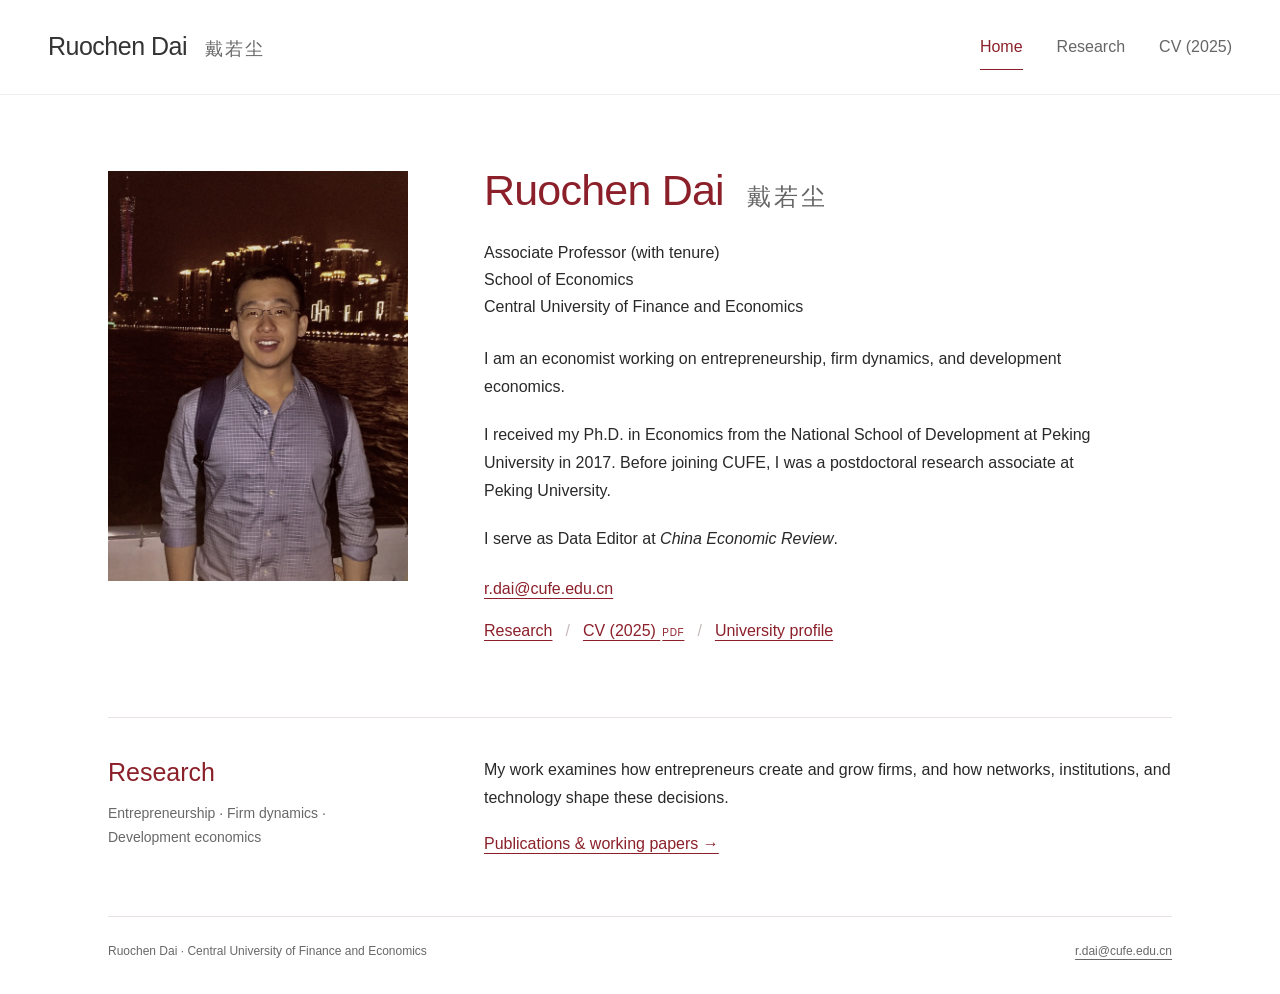
==== index.html @ b4e3cf85 "Build academic homepage with publications and working papers" ====
<!doctype html>
<html lang="en">
<head>
  <meta charset="utf-8">
  <meta name="viewport" content="width=device-width, initial-scale=1">
  <title>Home | Ruochen Dai</title>
  <meta name="description" content="Ruochen Dai, economist at the Central University of Finance and Economics. Research on entrepreneurship, firm dynamics, and development economics.">
  <meta name="theme-color" content="#8c202a">
  <meta property="og:title" content="Home | Ruochen Dai">
  <meta property="og:description" content="Ruochen Dai, economist at the Central University of Finance and Economics. Research on entrepreneurship, firm dynamics, and development economics.">
  <meta property="og:type" content="website">
  <meta property="og:url" content="https://ruochendai-econ.github.io/">
  <meta property="og:image" content="https://ruochendai-econ.github.io/assets/ruochen-dai.jpg">
  <link rel="canonical" href="https://ruochendai-econ.github.io/">
  <link rel="icon" href="assets/favicon.svg" type="image/svg+xml">
  <link rel="stylesheet" href="assets/style.css">
</head>
<body>
  <a class="skip-link" href="#main">Skip to content</a>
  <header class="site-header">
    <div class="header-inner">
      <a class="wordmark" href="./">Ruochen Dai <span lang="zh-CN">戴若尘</span></a>
      <nav aria-label="Main navigation"><a href="./" aria-current="page">Home</a> <a href="research/">Research</a> <a href="cv/ruochen-dai-cv-2025.pdf">CV (2025)</a></nav>
    </div>
  </header>
  <main id="main" class="home-page">
    <section class="profile" aria-labelledby="name">
      <div class="portrait-column">
        <img class="portrait" src="assets/ruochen-dai.jpg" alt="Ruochen Dai by the waterfront" width="624" height="1258" fetchpriority="high">
      </div>
      <div class="biography">
        <h1 id="name">Ruochen Dai <span lang="zh-CN">戴若尘</span></h1>
        <p class="position">Associate Professor (with tenure)<br>
          <a href="https://econ.cufe.edu.cn/">School of Economics</a><br>
          Central University of Finance and Economics</p>
        <p>I am an economist working on entrepreneurship, firm dynamics, and development economics.</p>
<p>I received my Ph.D. in Economics from the National School of Development at Peking University in 2017. Before joining CUFE, I was a postdoctoral research associate at Peking University.</p>
        <p>I serve as Data Editor at <em>China Economic Review</em>.</p>
        <p class="contact"><a href="mailto:r.dai@cufe.edu.cn">r.dai@cufe.edu.cn</a></p>
        <p class="profile-links"><a href="research/">Research</a><span aria-hidden="true"> / </span>
          <a href="cv/ruochen-dai-cv-2025.pdf">CV (2025) <span class="file-type">PDF</span></a><span aria-hidden="true"> / </span>
          <a href="https://econ.cufe.edu.cn/info/1033/6641.htm">University profile</a></p>
      </div>
    </section>
    <section class="home-research" aria-labelledby="research-heading">
      <div><h2 id="research-heading">Research</h2><p>Entrepreneurship · Firm dynamics · Development economics</p></div>
      <div class="research-intro"><p>My work examines how entrepreneurs create and grow firms, and how networks, institutions, and technology shape these decisions.</p>
        <a href="research/">Publications &amp; working papers →</a></div>
    </section>
  </main>
  <footer class="site-footer">
    <span>Ruochen Dai · Central University of Finance and Economics</span>
    <a href="mailto:r.dai@cufe.edu.cn">r.dai@cufe.edu.cn</a>
  </footer>
</body>
</html>
---- assets/style.css ----
:root {
  color-scheme: light;
  --accent: #8c202a;
  --ink: #292929;
  --muted: #686868;
  --line: #e8e3e0;
  --content: 1120px;
}
* { box-sizing: border-box; }
html { scroll-behavior: smooth; scroll-padding-top: 110px; }
body {
  margin: 0;
  color: var(--ink);
  background: #fff;
  font-family: "Helvetica Neue", Arial, "PingFang SC", "Microsoft YaHei", sans-serif;
  font-size: 16px;
  line-height: 1.75;
  -webkit-font-smoothing: antialiased;
}
a { color: var(--accent); text-underline-offset: 4px; text-decoration-thickness: 1px; }
a:hover { color: #59121a; }
a:focus-visible { outline: 2px solid var(--accent); outline-offset: 5px; border-radius: 2px; }
p { margin: 0 0 20px; }
h1, h2, h3 { line-height: 1.3; }
h1, h2, h3 { color: var(--accent); }
.skip-link { position: absolute; top: -80px; left: 16px; padding: 10px; background: #fff; z-index: 10; }
.skip-link:focus { top: 8px; }
.site-header { background: #fff; border-bottom: 1px solid #f0eeeb; }
.header-inner {
  max-width: 1320px; min-height: 94px; margin: 0 auto; padding: 16px 48px;
  display: flex; align-items: center; justify-content: space-between; gap: 30px;
}
.wordmark { color: #343434; text-decoration: none; font-size: 25px; font-weight: 400; letter-spacing: -.5px; white-space: nowrap; }
.wordmark span { font-size: 18px; margin-left: 12px; color: var(--muted); letter-spacing: 2px; }
.header-inner nav { display: flex; gap: 34px; align-items: center; }
.header-inner nav a { color: #666; text-decoration: none; font-size: 16px; padding: 8px 0; }
.header-inner nav a:hover, .header-inner nav a[aria-current="page"] { color: var(--accent); }
.header-inner nav a[aria-current="page"] { box-shadow: 0 1px var(--accent); }
.home-page, .research-page { max-width: var(--content); margin: 0 auto; padding: 0 28px; }
.profile { display: grid; grid-template-columns: 300px 1fr; gap: 76px; align-items: start; padding: 76px 0 72px; }
.portrait { display: block; width: 100%; height: 410px; object-fit: cover; object-position: 50% 58%; }
.biography h1 { margin: -8px 0 20px; font-size: 43px; font-weight: 500; letter-spacing: -.8px; }
.biography h1 span { display: inline-block; margin-left: 12px; color: #666; font-size: 24px; letter-spacing: 3px; font-weight: 400; }
.position { margin-bottom: 25px; line-height: 1.7; }
.position a { color: inherit; text-decoration: none; }
.position a:hover { color: var(--accent); text-decoration: underline; }
.biography p { max-width: 630px; }
.contact { margin: 22px 0 14px; }
.profile-links { display: flex; flex-wrap: wrap; gap: 13px; align-items: baseline; margin-bottom: 0; }
.profile-links > span { color: #c6b9b9; }
.file-type { font-size: 10px; letter-spacing: .7px; margin-left: 2px; }
.home-research { border-top: 1px solid var(--line); padding: 38px 0 58px; display: grid; grid-template-columns: 300px 1fr; gap: 76px; }
.home-research h2 { font-size: 25px; font-weight: 500; margin: 0 0 12px; }
.home-research > div > p { margin: 0; }
.home-research > div:first-child > p { color: var(--muted); font-size: 14px; }
.research-intro > a { display: inline-block; margin-top: 18px; }
.page-heading { text-align: center; padding: 58px 0 60px; }
.page-heading h1 { margin: 0 0 22px; font-size: 56px; font-weight: 600; letter-spacing: -.8px; }
.section-nav { display: flex; flex-wrap: wrap; justify-content: center; gap: 10px 28px; font-size: 14px; }
.section-nav a { text-decoration: none; color: var(--muted); }
.section-nav a:hover { text-decoration: underline; color: var(--accent); }
.research-page section > h2 { margin: 0 0 50px; font-size: 29px; font-weight: 600; }
.paper { display: grid; grid-template-columns: minmax(0, 35%) minmax(0, 1fr); gap: 54px; margin: 0 0 64px; }
.paper h3 { margin: 0 0 17px; font-size: 19px; font-weight: 600; line-height: 1.5; }
.coauthors { margin-bottom: 18px; line-height: 1.7; }
.journal { margin-bottom: 18px; }
.journal em { font-weight: 500; }
.paper-links { margin-bottom: 0; display: flex; align-items: baseline; flex-wrap: wrap; gap: 7px; }
.paper-links span { color: #a69a9a; }
.abstract { margin: 0; font-size: 15px; line-height: 1.85; }
.abstract strong { color: var(--accent); font-weight: 600; }
.paper[lang="zh-CN"] .abstract { line-height: 1.95; }
.subheading { padding-top: 36px; border-top: 1px solid var(--line); margin: 0 0 48px; font-size: 26px; font-weight: 500; }
.subheading span { font-size: 18px; font-weight: 400; margin-left: 12px; }
#working-papers { padding-top: 40px; border-top: 1px solid var(--line); }
.back-top { text-align: right; font-size: 14px; margin: 0 0 45px; }
.site-footer { max-width: calc(var(--content) - 56px); border-top: 1px solid var(--line); padding: 24px 0 32px; margin: 0 auto; font-size: 12px; color: var(--muted); display: flex; justify-content: space-between; gap: 20px; }
.site-footer a { color: var(--muted); }
@media (max-width: 950px) {
  .header-inner { padding: 15px 28px; }
  .profile { grid-template-columns: 250px 1fr; gap: 40px; }
  .portrait { height: 360px; }
  .biography h1 { font-size: 35px; }
  .biography h1 span { font-size: 21px; }
  .home-research { grid-template-columns: 250px 1fr; gap: 40px; }
  .paper { gap: 34px; }
  .site-footer { margin-left: 28px; margin-right: 28px; }
}
@media (max-width: 680px) {
  html { scroll-padding-top: 25px; }
  .header-inner { min-height: auto; flex-direction: column; align-items: flex-start; gap: 10px; padding: 22px 24px 16px; }
  .wordmark { font-size: 23px; }
  .wordmark span { font-size: 16px; }
  .header-inner nav { gap: 30px; }
  .header-inner nav a { font-size: 15px; padding: 4px 0; }
  .home-page, .research-page { padding: 0 24px; }
  .profile { display: flex; flex-direction: column; gap: 35px; padding: 38px 0 42px; }
  .portrait-column { width: min(280px, 100%); }
  .portrait { height: 340px; }
  .biography h1 { margin-top: 0; font-size: 34px; }
  .biography h1 span { font-size: 20px; margin-left: 7px; }
  .home-research { display: block; padding: 30px 0 40px; }
  .research-intro { margin-top: 23px; }
  .page-heading { padding: 35px 0 40px; text-align: left; }
  .page-heading h1 { font-size: 41px; margin-bottom: 18px; }
  .section-nav { justify-content: flex-start; gap: 10px 19px; font-size: 13px; }
  .research-page section > h2 { font-size: 25px; margin-bottom: 32px; }
  .paper { display: block; padding-bottom: 32px; margin-bottom: 32px; border-bottom: 1px solid var(--line); }
  .paper:last-child { border-bottom: 0; }
  .paper h3 { font-size: 19px; margin-bottom: 12px; }
  .coauthors, .journal { margin-bottom: 12px; font-size: 15px; }
  .abstract { margin-top: 23px; }
  .subheading { font-size: 23px; padding-top: 16px; }
  .subheading span { display: block; margin: 8px 0 0; font-size: 16px; }
  #working-papers { padding-top: 30px; }
  .site-footer { display: block; margin: 0 24px; font-size: 11px; }
  .site-footer a { display: block; margin-top: 8px; }
}
@media (prefers-reduced-motion: reduce) { html { scroll-behavior: auto; } }
@media print { .site-header, .site-footer, .section-nav, .back-top { display: none; } .paper { break-inside: avoid; } .page-heading { padding: 10px 0 30px; } }
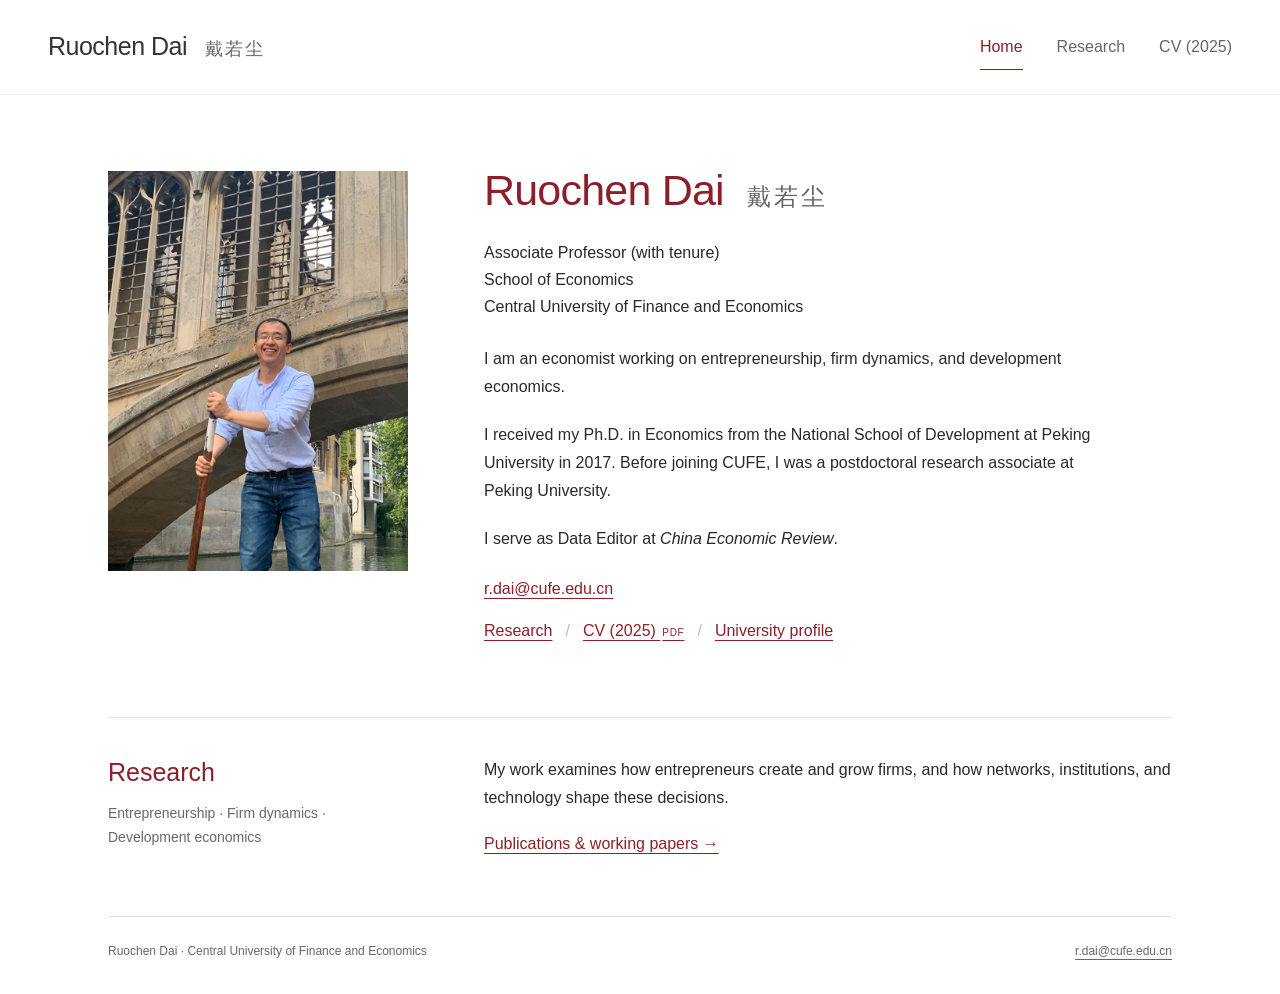
==== commit bb02e4b1: "Correct BibTeX fields, separate research categories, and update portrait" ====
--- a/index.html
+++ b/index.html
@@ -9,9 +9,9 @@
   <meta property="og:title" content="Home | Ruochen Dai">
   <meta property="og:description" content="Ruochen Dai, economist at the Central University of Finance and Economics. Research on entrepreneurship, firm dynamics, and development economics.">
   <meta property="og:type" content="website">
-  <meta property="og:url" content="https://ruochendai-econ.github.io/">
+  <meta property="og:url" content="https://ruochendai-econ.github.iocv/ruochen-dai-cv-2025.pdf">
   <meta property="og:image" content="https://ruochendai-econ.github.io/assets/ruochen-dai.jpg">
-  <link rel="canonical" href="https://ruochendai-econ.github.io/">
+  <link rel="canonical" href="https://ruochendai-econ.github.iocv/ruochen-dai-cv-2025.pdf">
   <link rel="icon" href="assets/favicon.svg" type="image/svg+xml">
   <link rel="stylesheet" href="assets/style.css">
 </head>
@@ -26,7 +26,7 @@
   <main id="main" class="home-page">
     <section class="profile" aria-labelledby="name">
       <div class="portrait-column">
-        <img class="portrait" src="assets/ruochen-dai.jpg" alt="Ruochen Dai by the waterfront" width="624" height="1258" fetchpriority="high">
+        <img class="portrait" src="assets/ruochen-dai.jpg" alt="Ruochen Dai punting on a river" width="768" height="1024" fetchpriority="high">
       </div>
       <div class="biography">
         <h1 id="name">Ruochen Dai <span lang="zh-CN">戴若尘</span></h1>
--- a/assets/style.css
+++ b/assets/style.css
@@ -38,7 +38,7 @@
 .header-inner nav a[aria-current="page"] { box-shadow: 0 1px var(--accent); }
 .home-page, .research-page { max-width: var(--content); margin: 0 auto; padding: 0 28px; }
 .profile { display: grid; grid-template-columns: 300px 1fr; gap: 76px; align-items: start; padding: 76px 0 72px; }
-.portrait { display: block; width: 100%; height: 410px; object-fit: cover; object-position: 50% 58%; }
+.portrait { display: block; width: 100%; height: auto; aspect-ratio: 3 / 4; object-fit: cover; }
 .biography h1 { margin: -8px 0 20px; font-size: 43px; font-weight: 500; letter-spacing: -.8px; }
 .biography h1 span { display: inline-block; margin-left: 12px; color: #666; font-size: 24px; letter-spacing: 3px; font-weight: 400; }
 .position { margin-bottom: 25px; line-height: 1.7; }
@@ -54,36 +54,36 @@
 .home-research > div > p { margin: 0; }
 .home-research > div:first-child > p { color: var(--muted); font-size: 14px; }
 .research-intro > a { display: inline-block; margin-top: 18px; }
-.page-heading { text-align: center; padding: 58px 0 60px; }
-.page-heading h1 { margin: 0 0 22px; font-size: 56px; font-weight: 600; letter-spacing: -.8px; }
-.section-nav { display: flex; flex-wrap: wrap; justify-content: center; gap: 10px 28px; font-size: 14px; }
-.section-nav a { text-decoration: none; color: var(--muted); }
-.section-nav a:hover { text-decoration: underline; color: var(--accent); }
-.research-page section > h2 { margin: 0 0 50px; font-size: 29px; font-weight: 600; }
-.paper { display: grid; grid-template-columns: minmax(0, 35%) minmax(0, 1fr); gap: 54px; margin: 0 0 64px; }
-.paper h3 { margin: 0 0 17px; font-size: 19px; font-weight: 600; line-height: 1.5; }
-.coauthors { margin-bottom: 18px; line-height: 1.7; }
-.journal { margin-bottom: 18px; }
+.page-heading { padding: 42px 0 30px; }
+.page-heading h1 { margin: 0 0 24px; font-size: 42px; font-weight: 500; letter-spacing: -.8px; }
+.section-nav { display: flex; flex-wrap: wrap; gap: 8px 28px; border-bottom: 1px solid var(--line); }
+.section-nav a { text-decoration: none; color: var(--muted); padding: 10px 0; }
+.section-nav a:hover, .section-nav a[aria-current="page"] { color: var(--accent); }
+.section-nav a[aria-current="page"] { box-shadow: 0 2px var(--accent); }
+.research-page section > h2 { margin: 0 0 8px; font-size: 24px; font-weight: 500; }
+.paper { padding: 24px 0; border-bottom: 1px solid var(--line); }
+.paper:last-child { border-bottom: 0; }
+.paper h3 { margin: 0 0 7px; font-size: 19px; font-weight: 600; line-height: 1.5; }
+.coauthors { margin-bottom: 5px; font-size: 15px; color: var(--muted); }
+.journal { margin-bottom: 8px; font-size: 15px; }
 .journal em { font-weight: 500; }
-.paper-links { margin-bottom: 0; display: flex; align-items: baseline; flex-wrap: wrap; gap: 7px; }
+.paper-links { margin-bottom: 0; display: flex; align-items: baseline; flex-wrap: wrap; gap: 8px; font-size: 14px; }
 .paper-links span { color: #a69a9a; }
-.abstract { margin: 0; font-size: 15px; line-height: 1.85; }
-.abstract strong { color: var(--accent); font-weight: 600; }
+.paper-abstract { margin-top: 8px; }
+.paper-abstract summary { width: fit-content; cursor: pointer; color: var(--accent); font-size: 14px; }
+.paper-abstract summary:focus-visible { outline: 2px solid var(--accent); outline-offset: 4px; }
+.abstract { margin: 12px 0 0; max-width: 900px; font-size: 15px; line-height: 1.85; }
 .paper[lang="zh-CN"] .abstract { line-height: 1.95; }
-.subheading { padding-top: 36px; border-top: 1px solid var(--line); margin: 0 0 48px; font-size: 26px; font-weight: 500; }
-.subheading span { font-size: 18px; font-weight: 400; margin-left: 12px; }
-#working-papers { padding-top: 40px; border-top: 1px solid var(--line); }
 .back-top { text-align: right; font-size: 14px; margin: 0 0 45px; }
 .site-footer { max-width: calc(var(--content) - 56px); border-top: 1px solid var(--line); padding: 24px 0 32px; margin: 0 auto; font-size: 12px; color: var(--muted); display: flex; justify-content: space-between; gap: 20px; }
 .site-footer a { color: var(--muted); }
 @media (max-width: 950px) {
   .header-inner { padding: 15px 28px; }
   .profile { grid-template-columns: 250px 1fr; gap: 40px; }
-  .portrait { height: 360px; }
+  .portrait { height: auto; }
   .biography h1 { font-size: 35px; }
   .biography h1 span { font-size: 21px; }
   .home-research { grid-template-columns: 250px 1fr; gap: 40px; }
-  .paper { gap: 34px; }
   .site-footer { margin-left: 28px; margin-right: 28px; }
 }
 @media (max-width: 680px) {
@@ -96,7 +96,7 @@
   .home-page, .research-page { padding: 0 24px; }
   .profile { display: flex; flex-direction: column; gap: 35px; padding: 38px 0 42px; }
   .portrait-column { width: min(280px, 100%); }
-  .portrait { height: 340px; }
+  .portrait { height: auto; }
   .biography h1 { margin-top: 0; font-size: 34px; }
   .biography h1 span { font-size: 20px; margin-left: 7px; }
   .home-research { display: block; padding: 30px 0 40px; }
@@ -104,15 +104,9 @@
   .page-heading { padding: 35px 0 40px; text-align: left; }
   .page-heading h1 { font-size: 41px; margin-bottom: 18px; }
   .section-nav { justify-content: flex-start; gap: 10px 19px; font-size: 13px; }
-  .research-page section > h2 { font-size: 25px; margin-bottom: 32px; }
-  .paper { display: block; padding-bottom: 32px; margin-bottom: 32px; border-bottom: 1px solid var(--line); }
-  .paper:last-child { border-bottom: 0; }
-  .paper h3 { font-size: 19px; margin-bottom: 12px; }
-  .coauthors, .journal { margin-bottom: 12px; font-size: 15px; }
-  .abstract { margin-top: 23px; }
-  .subheading { font-size: 23px; padding-top: 16px; }
-  .subheading span { display: block; margin: 8px 0 0; font-size: 16px; }
-  #working-papers { padding-top: 30px; }
+  .research-page section > h2 { font-size: 22px; margin-bottom: 4px; }
+  .paper { padding: 22px 0; }
+  .paper h3 { font-size: 18px; }
   .site-footer { display: block; margin: 0 24px; font-size: 11px; }
   .site-footer a { display: block; margin-top: 8px; }
 }
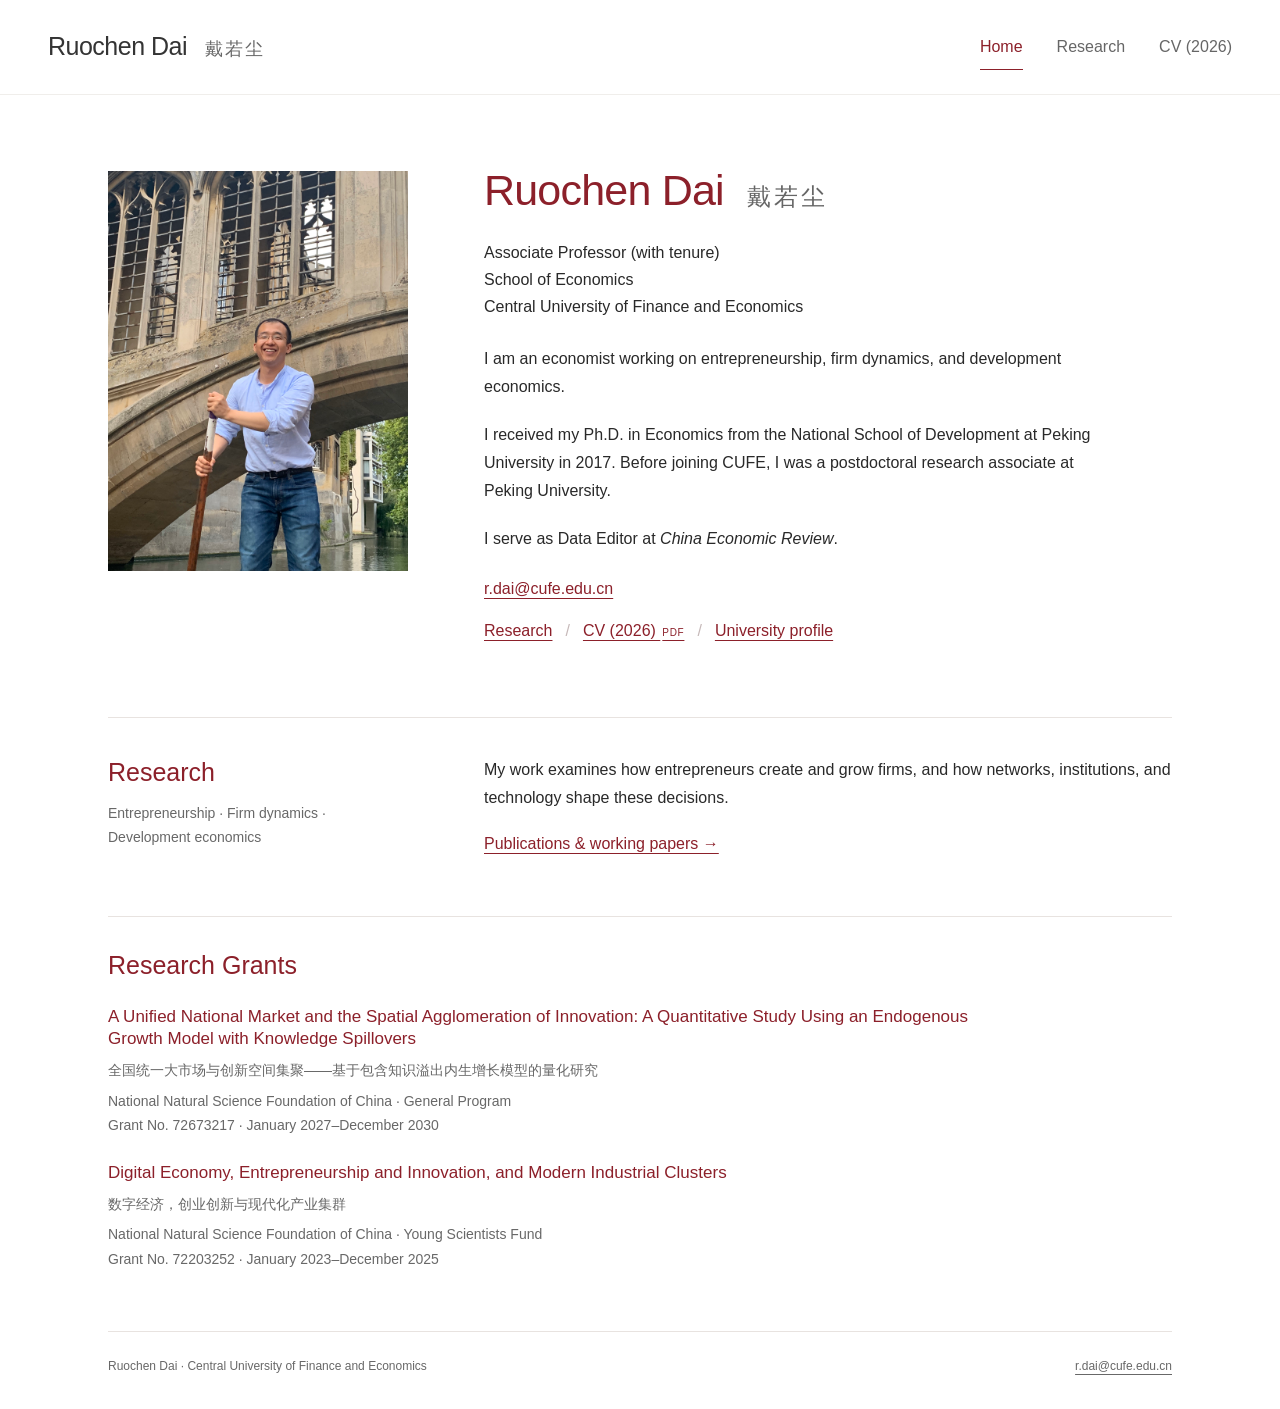
==== commit a5fc8d84: "Synchronize public CV, both research grants, and website metadata" ====
--- a/index.html
+++ b/index.html
@@ -3,15 +3,16 @@
 <head>
   <meta charset="utf-8">
   <meta name="viewport" content="width=device-width, initial-scale=1">
-  <title>Home | Ruochen Dai</title>
+  <title>Ruochen Dai 戴若尘 | Economist at CUFE</title>
   <meta name="description" content="Ruochen Dai, economist at the Central University of Finance and Economics. Research on entrepreneurship, firm dynamics, and development economics.">
+<script type="application/ld+json">{"@context": "https://schema.org", "@type": "Person", "name": "Ruochen Dai", "alternateName": "戴若尘", "url": "https://ruochendai-econ.github.io/", "jobTitle": "Associate Professor (with tenure)", "affiliation": {"@type": "CollegeOrUniversity", "name": "Central University of Finance and Economics"}, "sameAs": ["https://econ.cufe.edu.cn/info/1033/6641.htm"]}</script>
   <meta name="theme-color" content="#8c202a">
-  <meta property="og:title" content="Home | Ruochen Dai">
+  <meta property="og:title" content="Ruochen Dai 戴若尘 | Economist at CUFE">
   <meta property="og:description" content="Ruochen Dai, economist at the Central University of Finance and Economics. Research on entrepreneurship, firm dynamics, and development economics.">
   <meta property="og:type" content="website">
-  <meta property="og:url" content="https://ruochendai-econ.github.iocv/ruochen-dai-cv-2025.pdf">
+  <meta property="og:url" content="https://ruochendai-econ.github.iocv/ruochen-dai-cv.pdf">
   <meta property="og:image" content="https://ruochendai-econ.github.io/assets/ruochen-dai.jpg">
-  <link rel="canonical" href="https://ruochendai-econ.github.iocv/ruochen-dai-cv-2025.pdf">
+  <link rel="canonical" href="https://ruochendai-econ.github.iocv/ruochen-dai-cv.pdf">
   <link rel="icon" href="assets/favicon.svg" type="image/svg+xml">
   <link rel="stylesheet" href="assets/style.css">
 </head>
@@ -20,7 +21,7 @@
   <header class="site-header">
     <div class="header-inner">
       <a class="wordmark" href="./">Ruochen Dai <span lang="zh-CN">戴若尘</span></a>
-      <nav aria-label="Main navigation"><a href="./" aria-current="page">Home</a> <a href="research/">Research</a> <a href="cv/ruochen-dai-cv-2025.pdf">CV (2025)</a></nav>
+      <nav aria-label="Main navigation"><a href="./" aria-current="page">Home</a> <a href="research/">Research</a> <a href="cv/ruochen-dai-cv.pdf">CV (2026)</a></nav>
     </div>
   </header>
   <main id="main" class="home-page">
@@ -38,7 +39,7 @@
         <p>I serve as Data Editor at <em>China Economic Review</em>.</p>
         <p class="contact"><a href="mailto:r.dai@cufe.edu.cn">r.dai@cufe.edu.cn</a></p>
         <p class="profile-links"><a href="research/">Research</a><span aria-hidden="true"> / </span>
-          <a href="cv/ruochen-dai-cv-2025.pdf">CV (2025) <span class="file-type">PDF</span></a><span aria-hidden="true"> / </span>
+          <a href="cv/ruochen-dai-cv.pdf">CV (2026) <span class="file-type">PDF</span></a><span aria-hidden="true"> / </span>
           <a href="https://econ.cufe.edu.cn/info/1033/6641.htm">University profile</a></p>
       </div>
     </section>
@@ -47,6 +48,10 @@
       <div class="research-intro"><p>My work examines how entrepreneurs create and grow firms, and how networks, institutions, and technology shape these decisions.</p>
         <a href="research/">Publications &amp; working papers →</a></div>
     </section>
+    <section class="home-grants" aria-labelledby="grants-heading">
+      <h2 id="grants-heading">Research Grants</h2>
+      <article class="grant"><h3>A Unified National Market and the Spatial Agglomeration of Innovation: A Quantitative Study Using an Endogenous Growth Model with Knowledge Spillovers</h3><p class="grant-chinese" lang="zh-CN">全国统一大市场与创新空间集聚——基于包含知识溢出内生增长模型的量化研究</p><p>National Natural Science Foundation of China · General Program<br>Grant No. 72673217 · January 2027–December 2030</p></article><article class="grant"><h3>Digital Economy, Entrepreneurship and Innovation, and Modern Industrial Clusters</h3><p class="grant-chinese" lang="zh-CN">数字经济，创业创新与现代化产业集群</p><p>National Natural Science Foundation of China · Young Scientists Fund<br>Grant No. 72203252 · January 2023–December 2025</p></article>
+    </section>
   </main>
   <footer class="site-footer">
     <span>Ruochen Dai · Central University of Finance and Economics</span>
--- a/assets/style.css
+++ b/assets/style.css
@@ -112,3 +112,9 @@
 }
 @media (prefers-reduced-motion: reduce) { html { scroll-behavior: auto; } }
 @media print { .site-header, .site-footer, .section-nav, .back-top { display: none; } .paper { break-inside: avoid; } .page-heading { padding: 10px 0 30px; } }
+
+.home-grants { border-top: 1px solid var(--line); padding: 32px 0 36px; }
+.home-grants h2 { font-size: 25px; font-weight: 500; margin: 0 0 24px; }
+.grant { margin-bottom: 24px; max-width: 900px; }
+.grant h3 { font-size: 17px; font-weight: 500; margin: 0 0 8px; }
+.grant p { font-size: 14px; color: var(--muted); margin-bottom: 6px; }
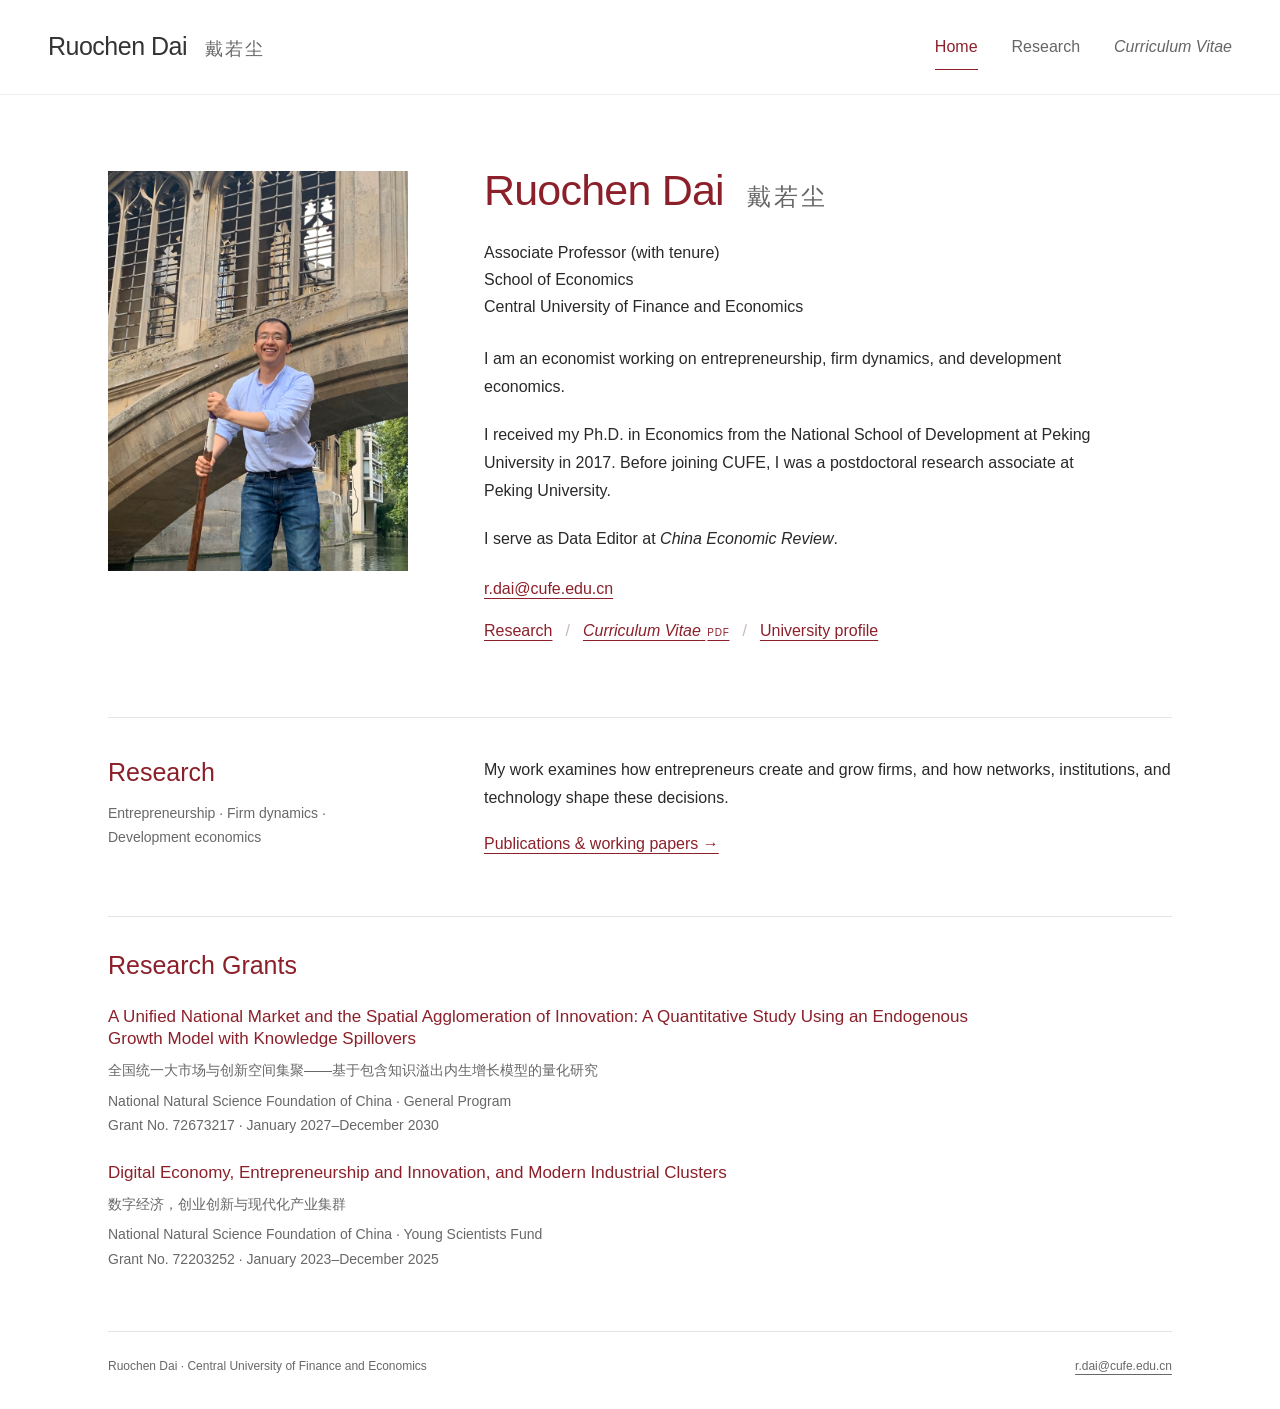
==== commit 011ef9b2: "Use italic Curriculum Vitae labels without a year" ====
--- a/index.html
+++ b/index.html
@@ -21,7 +21,7 @@
   <header class="site-header">
     <div class="header-inner">
       <a class="wordmark" href="./">Ruochen Dai <span lang="zh-CN">戴若尘</span></a>
-      <nav aria-label="Main navigation"><a href="./" aria-current="page">Home</a> <a href="research/">Research</a> <a href="cv/ruochen-dai-cv.pdf">CV (2026)</a></nav>
+      <nav aria-label="Main navigation"><a href="./" aria-current="page">Home</a> <a href="research/">Research</a> <a href="cv/ruochen-dai-cv.pdf"><em>Curriculum Vitae</em></a></nav>
     </div>
   </header>
   <main id="main" class="home-page">
@@ -39,7 +39,7 @@
         <p>I serve as Data Editor at <em>China Economic Review</em>.</p>
         <p class="contact"><a href="mailto:r.dai@cufe.edu.cn">r.dai@cufe.edu.cn</a></p>
         <p class="profile-links"><a href="research/">Research</a><span aria-hidden="true"> / </span>
-          <a href="cv/ruochen-dai-cv.pdf">CV (2026) <span class="file-type">PDF</span></a><span aria-hidden="true"> / </span>
+          <a href="cv/ruochen-dai-cv.pdf"><em>Curriculum Vitae</em> <span class="file-type">PDF</span></a><span aria-hidden="true"> / </span>
           <a href="https://econ.cufe.edu.cn/info/1033/6641.htm">University profile</a></p>
       </div>
     </section>
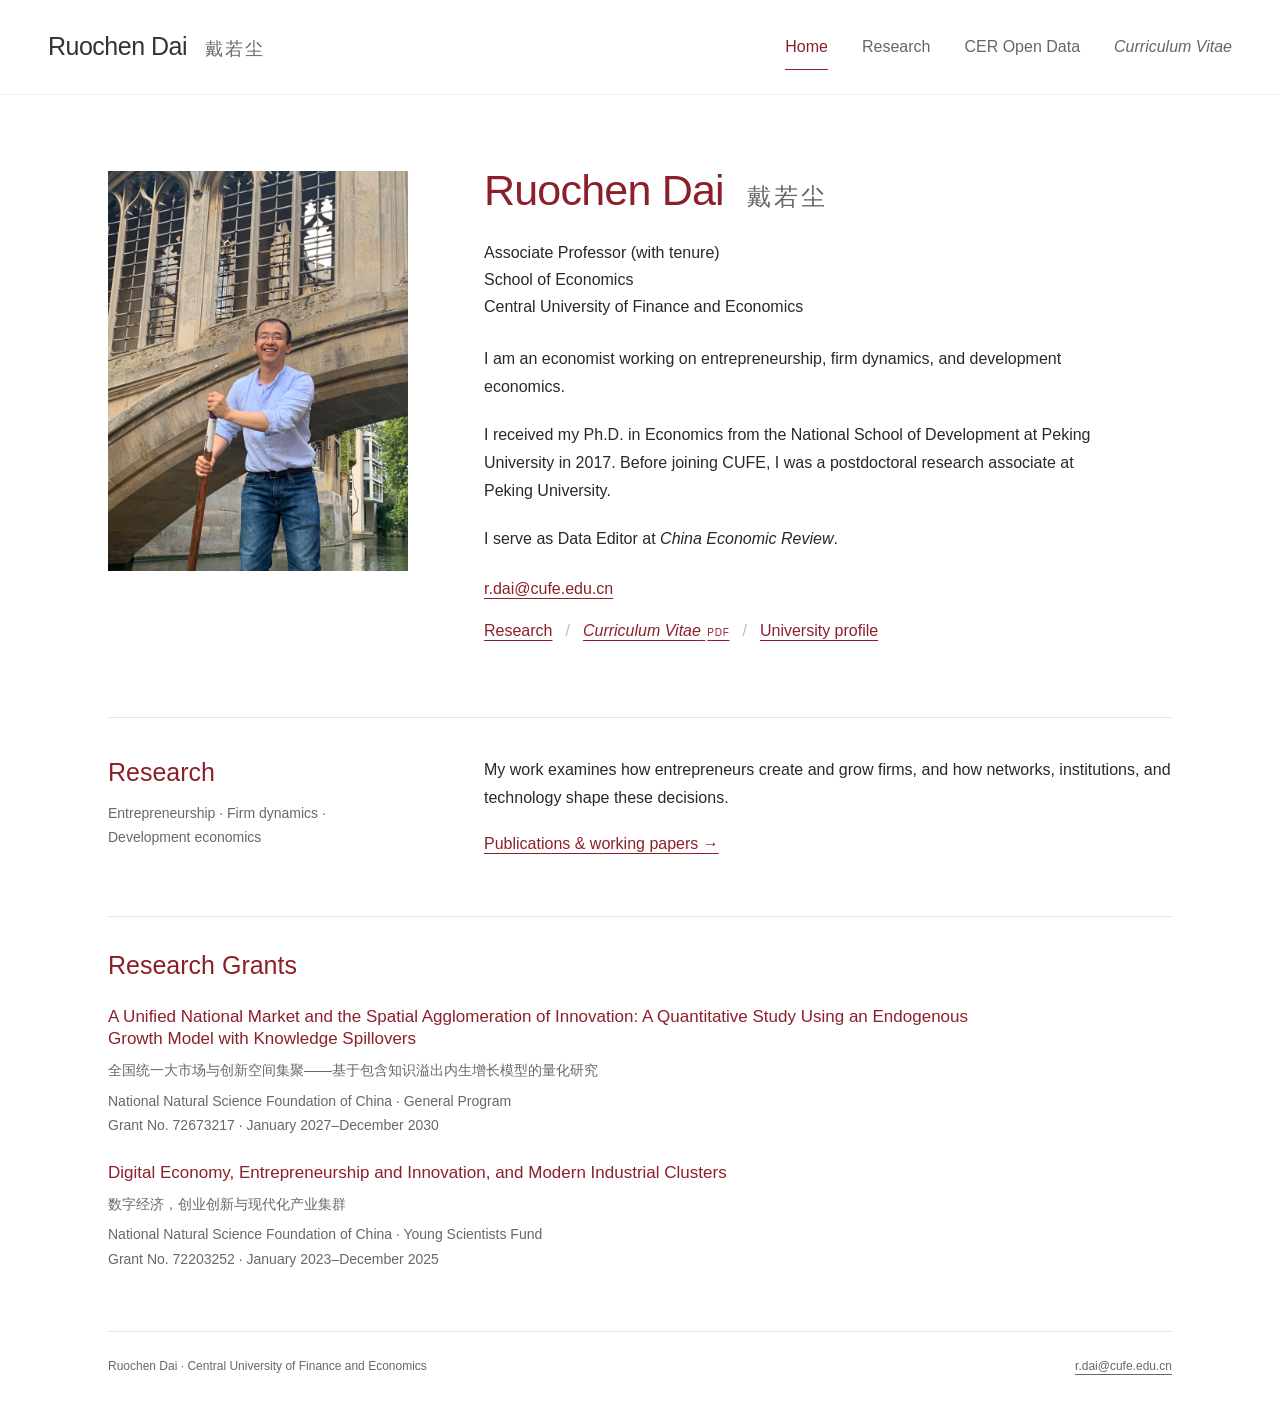
==== commit cf9e5eed: "Add CER Open Data source index with paired article and replication DOIs" ====
--- a/index.html
+++ b/index.html
@@ -10,18 +10,19 @@
   <meta property="og:title" content="Ruochen Dai 戴若尘 | Economist at CUFE">
   <meta property="og:description" content="Ruochen Dai, economist at the Central University of Finance and Economics. Research on entrepreneurship, firm dynamics, and development economics.">
   <meta property="og:type" content="website">
-  <meta property="og:url" content="https://ruochendai-econ.github.iocv/ruochen-dai-cv.pdf">
+  <meta property="og:url" content="https://ruochendai-econ.github.io/">
   <meta property="og:image" content="https://ruochendai-econ.github.io/assets/ruochen-dai.jpg">
-  <link rel="canonical" href="https://ruochendai-econ.github.iocv/ruochen-dai-cv.pdf">
+  <link rel="canonical" href="https://ruochendai-econ.github.io/">
   <link rel="icon" href="assets/favicon.svg" type="image/svg+xml">
   <link rel="stylesheet" href="assets/style.css">
+  
 </head>
 <body>
   <a class="skip-link" href="#main">Skip to content</a>
   <header class="site-header">
     <div class="header-inner">
       <a class="wordmark" href="./">Ruochen Dai <span lang="zh-CN">戴若尘</span></a>
-      <nav aria-label="Main navigation"><a href="./" aria-current="page">Home</a> <a href="research/">Research</a> <a href="cv/ruochen-dai-cv.pdf"><em>Curriculum Vitae</em></a></nav>
+      <nav aria-label="Main navigation"><a href="./" aria-current="page">Home</a> <a href="research/">Research</a> <a href="cer-open-data/">CER Open Data</a> <a href="cv/ruochen-dai-cv.pdf"><em>Curriculum Vitae</em></a></nav>
     </div>
   </header>
   <main id="main" class="home-page">
--- a/assets/style.css
+++ b/assets/style.css
@@ -118,3 +118,8 @@
 .grant { margin-bottom: 24px; max-width: 900px; }
 .grant h3 { font-size: 17px; font-weight: 500; margin: 0 0 8px; }
 .grant p { font-size: 14px; color: var(--muted); margin-bottom: 6px; }
+
+
+/* Let the four navigation links wrap on narrow screens. */
+.header-inner nav { flex-wrap: wrap; }
+@media (max-width: 680px) { .header-inner nav { gap: 8px 20px; } }
